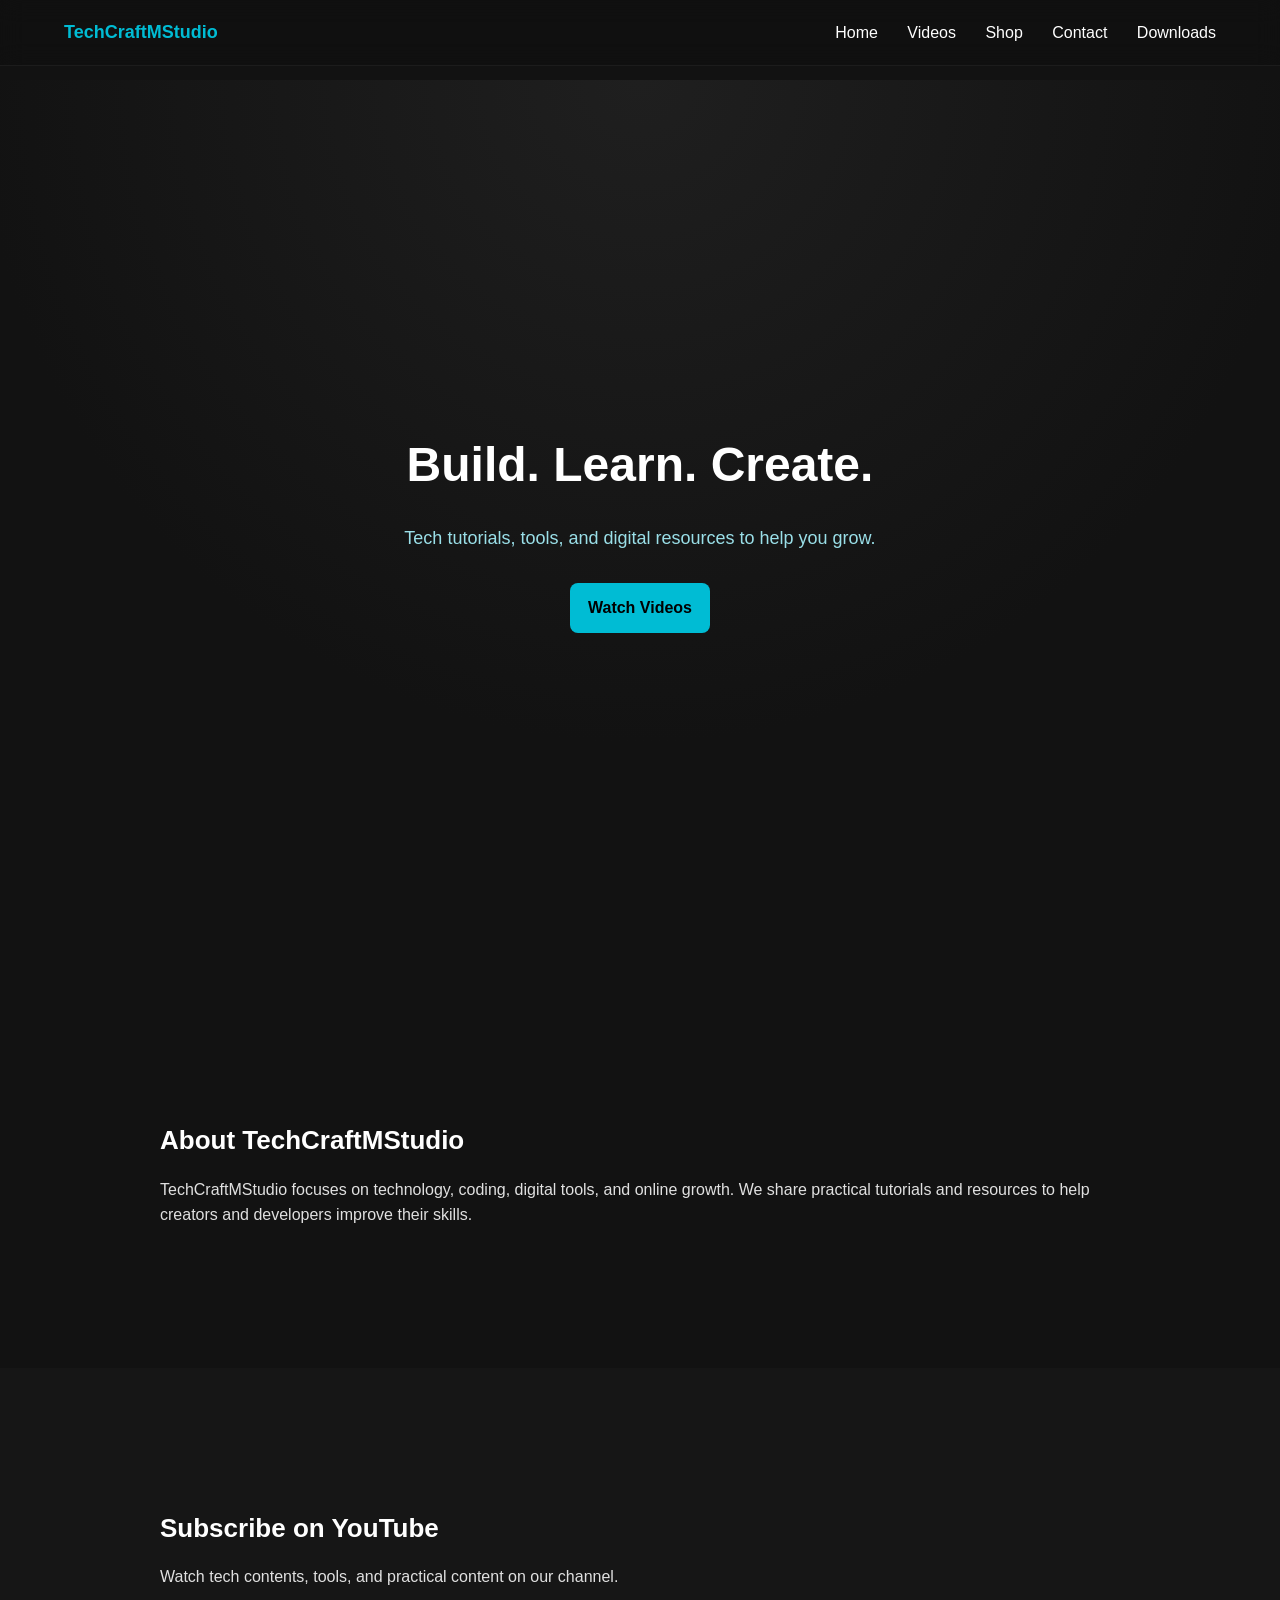
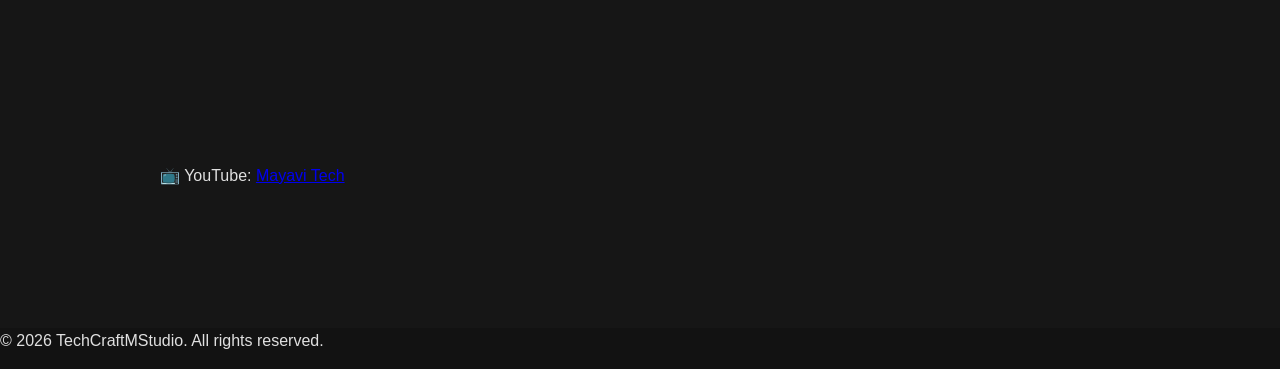
==== index.html @ 239f7d51 "Add files via upload" ====
<!DOCTYPE html>
<html lang="en">
<head>
  <meta charset="UTF-8">
  <meta name="viewport" content="width=device-width, initial-scale=1.0">

  <title>TechCraftMStudio | Tech contents, Downloads & Tools</title>
  <link rel="icon" href="favicon.png">

  <meta name="description" content="TechCraftMStudio offers tech and science content, YouTube videos, free downloads, and digital products for creators and developers.">
  <meta name="keywords" content="tech tutorials, youtube tech, web development, coding, free downloads">
  <meta name="author" content="TechCraftMStudio">

  <link rel="stylesheet" href="style.css">

  <!-- Google Analytics -->
  <script async src="https://www.googletagmanager.com/gtag/js?id=G-HH2VL53WD1"></script>
  <script>
    window.dataLayer = window.dataLayer || [];
    function gtag(){dataLayer.push(arguments);}
    gtag('js', new Date());
    gtag('config', 'G-HH2VL53WD1');
  </script>
</head>

<body>

  <!-- PRELOADER -->
  <div id="preloader">
    <div class="loader-content">
      <div class="blocks">
        <span></span><span></span><span></span><span></span>
      </div>
      <h1 class="loader-logo">TechCraftMStudio</h1>
    </div>
  </div>

  <!-- NAVIGATION -->
  <nav id="navbar">
    <div class="nav-inner">
      <div class="logo">TechCraftMStudio</div>
      <div class="nav-links">
        <a href="index.html">Home</a>
        <a href="videos.html">Videos</a>
        <a href="shop.html">Shop</a>
        <a href="contact.html">Contact</a>
        <a href="downloads.html">Downloads</a>
      </div>
    </div>
  </nav>

  <div id="scroll-progress"></div>

  <!-- HERO -->
  <section class="hero">
    <div class="hero-content">
      <h1>Build. Learn. Create.</h1>
      <p>Tech tutorials, tools, and digital resources to help you grow.</p>
      <a href="videos.html" class="download-btn">Watch Videos</a>
    </div>
  </section>

  <!-- ABOUT -->
  <section class="section-dark">
    <div class="container reveal">
      <h2>About TechCraftMStudio</h2>
      <p>
        TechCraftMStudio focuses on technology, coding, digital tools,
        and online growth. We share practical tutorials and resources
        to help creators and developers improve their skills.
      </p>
    </div>
  </section>

  <!-- YOUTUBE -->
  <section class="section-light">
    <div class="container reveal">
      <h2>Subscribe on YouTube</h2>
      <p>Watch tech contents, tools, and practical content on our channel.</p>

      <div class="youtube-subscribe">
        <iframe
          src="https://www.youtube.com/subscribe_embed?usegapi=1&channelid=UCwEmKbFnxtQiezL73tSmLnw"
          frameborder="0"
          scrolling="no">
        </iframe>

        <p>
          📺 YouTube:
          <a href="https://www.youtube.com/@Mayavi_Tech" target="_blank">
            Mayavi Tech
          </a>
        </p>
      </div>
    </div>
  </section>

  <footer>
    <p>© 2026 TechCraftMStudio. All rights reserved.</p>
  </footer>

  <!-- ALL SCRIPTS CLEANED & MERGED -->
  <script>
    document.addEventListener("DOMContentLoaded", function () {

      const preloader = document.getElementById("preloader");
      const navbar = document.getElementById("navbar");
      const progressBar = document.getElementById("scroll-progress");

      /* ========================
         PAGE FADE IN
      ======================== */
      document.body.classList.add("page-loaded");

      /* ========================
         PRELOADER HIDE
      ======================== */
      window.addEventListener("load", function () {
        setTimeout(() => {
          preloader.classList.add("preloader-hide");
        }, 1500);
      });

      /* ========================
         SCROLL REVEAL
      ======================== */
      function revealElements() {
        const reveals = document.querySelectorAll('.reveal');

        reveals.forEach((element) => {
          const windowHeight = window.innerHeight;
          const elementTop = element.getBoundingClientRect().top;
          const revealPoint = 100;

          if (elementTop < windowHeight - revealPoint) {
            element.classList.add("active");
          }
        });
      }

      window.addEventListener("scroll", revealElements);
      setTimeout(revealElements, 400);

      /* ========================
         NAV CLICK FADE OUT
      ======================== */
      document.querySelectorAll(".nav-links a").forEach(link => {
        link.addEventListener("click", function (e) {
          const target = this.getAttribute("href");

          if (target && target.includes(".html")) {
            e.preventDefault();
            document.body.classList.remove("page-loaded");

            setTimeout(() => {
              window.location.href = target;
            }, 250);
          }
        });
      });

      /* ========================
         NAV SCROLL EFFECT + PROGRESS
      ======================== */
      window.addEventListener("scroll", function () {

        if (window.scrollY > 50) {
          navbar.classList.add("nav-scrolled");
        } else {
          navbar.classList.remove("nav-scrolled");
        }

        let scrollTop = document.documentElement.scrollTop;
        let scrollHeight = document.documentElement.scrollHeight - document.documentElement.clientHeight;
        let progress = (scrollTop / scrollHeight) * 100;
        progressBar.style.width = progress + "%";
      });

    });
  </script>

</body>
</html>
---- style.css ----
/* ===============================
   GLOBAL RESET
================================ */

* {
  margin: 0;
  padding: 0;
  box-sizing: border-box;
}

html {
  scroll-behavior: smooth;
}

body {
  background: #121212;
  color: #eaeaea;
  font-family: Arial, Helvetica, sans-serif;
  line-height: 1.6;

  /* Page transition */
  opacity: 0;
  transition: opacity 0.4s ease;

  /* Space for fixed navbar */
  padding-top: 80px;
}

body.page-loaded {
  opacity: 1;
}

.fade-out {
  opacity: 0 !important;
}

/* ===============================
   GLASS NAVIGATION
================================ */

#navbar {
  position: fixed;
  width: 100%;
  top: 0;
  left: 0;
  padding: 18px 0;
  background: rgba(15, 15, 15, 0.6);
  backdrop-filter: blur(12px);
  z-index: 1000;
  transition: all 0.3s ease;
  border-bottom: 1px solid rgba(255,255,255,0.05);
}

.nav-inner {
  width: 90%;
  max-width: 1200px;
  margin: auto;
  display: flex;
  justify-content: space-between;
  align-items: center;
}

.logo {
  font-weight: bold;
  font-size: 18px;
  color: #00bcd4;
}

.nav-links a {
  margin-left: 25px;
  text-decoration: none;
  color: #ffffff;
  font-weight: 500;
  position: relative;
  transition: 0.3s;
}

.nav-links a::after {
  content: "";
  position: absolute;
  width: 0%;
  height: 2px;
  bottom: -5px;
  left: 0;
  background: #00bcd4;
  transition: 0.3s ease;
}

.nav-links a:hover {
  color: #00bcd4;
}

.nav-links a:hover::after {
  width: 100%;
}

.nav-scrolled {
  background: rgba(15, 15, 15, 0.9);
  box-shadow: 0 5px 20px rgba(0,0,0,0.4);
}

/* ===============================
   SCROLL PROGRESS BAR
================================ */

#scroll-progress {
  position: fixed;
  top: 0;
  left: 0;
  height: 3px;
  width: 0%;
  background: #00bcd4;
  z-index: 1;
  pointer-events: none;
}

/* ===============================
   CONTAINER
================================ */

.container {
  max-width: 1000px;
  margin: 60px auto;
  padding: 0 20px;
}

/* ===============================
   TEXT SYSTEM
================================ */

h1 {
  font-size: 34px;
  margin-bottom: 20px;
  color: #ffffff;
}

h2 {
  font-size: 26px;
  margin-bottom: 15px;
  color: #ffffff;
}

h3 {
  margin-bottom: 10px;
  color: #ffffff;
}

p {
  margin-bottom: 15px;
  color: #e0e0e0;
}

small {
  color: #bdbdbd;
}

/* ===============================
   HERO SECTION
================================ */

.hero {
  height: 100vh;
  display: flex;
  justify-content: center;
  align-items: center;
  text-align: center;
  background: radial-gradient(circle at top, #1f1f1f 0%, #121212 60%);
}

.hero-content h1 {
  font-size: 48px;
  margin-bottom: 20px;
}

.hero-content p {
  font-size: 18px;
  margin-bottom: 30px;
  color: #9adfe8;
}

/* ===============================
   SECTION DIVIDERS
================================ */

.section-dark {
  background: #121212;
  padding: 80px 0;
}

.section-light {
  background: #161616;
  padding: 80px 0;
}

/* ===============================
   SCROLL REVEAL
================================ */

.reveal {
  opacity: 0;
  transform: translateY(80px);
  transition: opacity 0.8s ease, transform 0.8s ease;
}

.reveal.active {
  opacity: 1;
  transform: translateY(0);
}

/* ===============================
   VIDEO GRID
================================ */

.video-grid {
  display: grid;
  grid-template-columns: repeat(auto-fit, minmax(280px, 1fr));
  gap: 25px;
  margin-top: 30px;
}

.video-grid iframe {
  width: 100%;
  height: 220px;
  border-radius: 12px;
  border: none;
  transition: 0.3s;
}

.video-grid iframe:hover {
  transform: scale(1.03);
}

/* ===============================
   DOWNLOAD SECTION
================================ */

.download-list {
  display: flex;
  flex-direction: column;
  gap: 25px;
  margin-top: 30px;
}

.download-item {
  background: #1a1a1a;
  padding: 25px;
  border-radius: 14px;
  border: 1px solid #222;
  transition: 0.3s;
}

.download-item:hover {
  transform: translateY(-5px);
  box-shadow: 0 10px 25px rgba(0, 188, 212, 0.15);
  border-color: #00bcd4;
}

/* ===============================
   SHOP GRID
================================ */

.shop-grid {
  display: grid;
  grid-template-columns: repeat(auto-fit, minmax(260px, 1fr));
  gap: 25px;
  margin-top: 30px;
}

.product-card {
  background: #1a1a1a;
  padding: 20px;
  border-radius: 14px;
  text-align: center;
  border: 1px solid #222;
  transition: 0.3s;
}

.product-card:hover {
  transform: translateY(-5px);
  box-shadow: 0 10px 25px rgba(0, 188, 212, 0.15);
}

.product-card img {
  width: 100%;
  height: 180px;
  object-fit: cover;
  border-radius: 10px;
  margin-bottom: 15px;
}

.price {
  display: block;
  font-size: 18px;
  font-weight: bold;
  margin: 10px 0;
}

/* ===============================
   BUTTON SYSTEM
================================ */

button,
.download-item a,
.download-btn {
  background: #00bcd4;
  color: #000;
  padding: 12px 18px;
  border: none;
  border-radius: 8px;
  cursor: pointer;
  font-weight: bold;
  transition: 0.3s;
  text-decoration: none;
  display: inline-block;
}

button:hover,
.download-item a:hover,
.download-btn:hover {
  background: #26c6da;
  transform: translateY(-2px);
}

/* ===============================
   CONTACT FORM
================================ */

.contact-form {
  max-width: 500px;
  margin: 40px auto;
  display: flex;
  flex-direction: column;
  gap: 15px;
}

.contact-form input,
.contact-form textarea {
  padding: 14px;
  border-radius: 8px;
  border: 1px solid #333;
  background: #1a1a1a;
  color: white;
}

/* ===============================
   PRELOADER
================================ */

#preloader {
  position: fixed;
  width: 100%;
  height: 100%;
  background: #0f0f0f;
  display: flex;
  justify-content: center;
  align-items: center;
  z-index: 9999;
  transition: transform 1s ease, opacity 1s ease;
}

.preloader-hide {
  transform: translateY(-100%);
  opacity: 0;
}

/* ===============================
   MOBILE
================================ */

@media (max-width: 768px) {
  .nav-inner {
    flex-direction: column;
  }

  .nav-links {
    margin-top: 10px;
  }

  .nav-links a {
    margin-left: 15px;
  }

  h1 {
    font-size: 26px;
  }
}
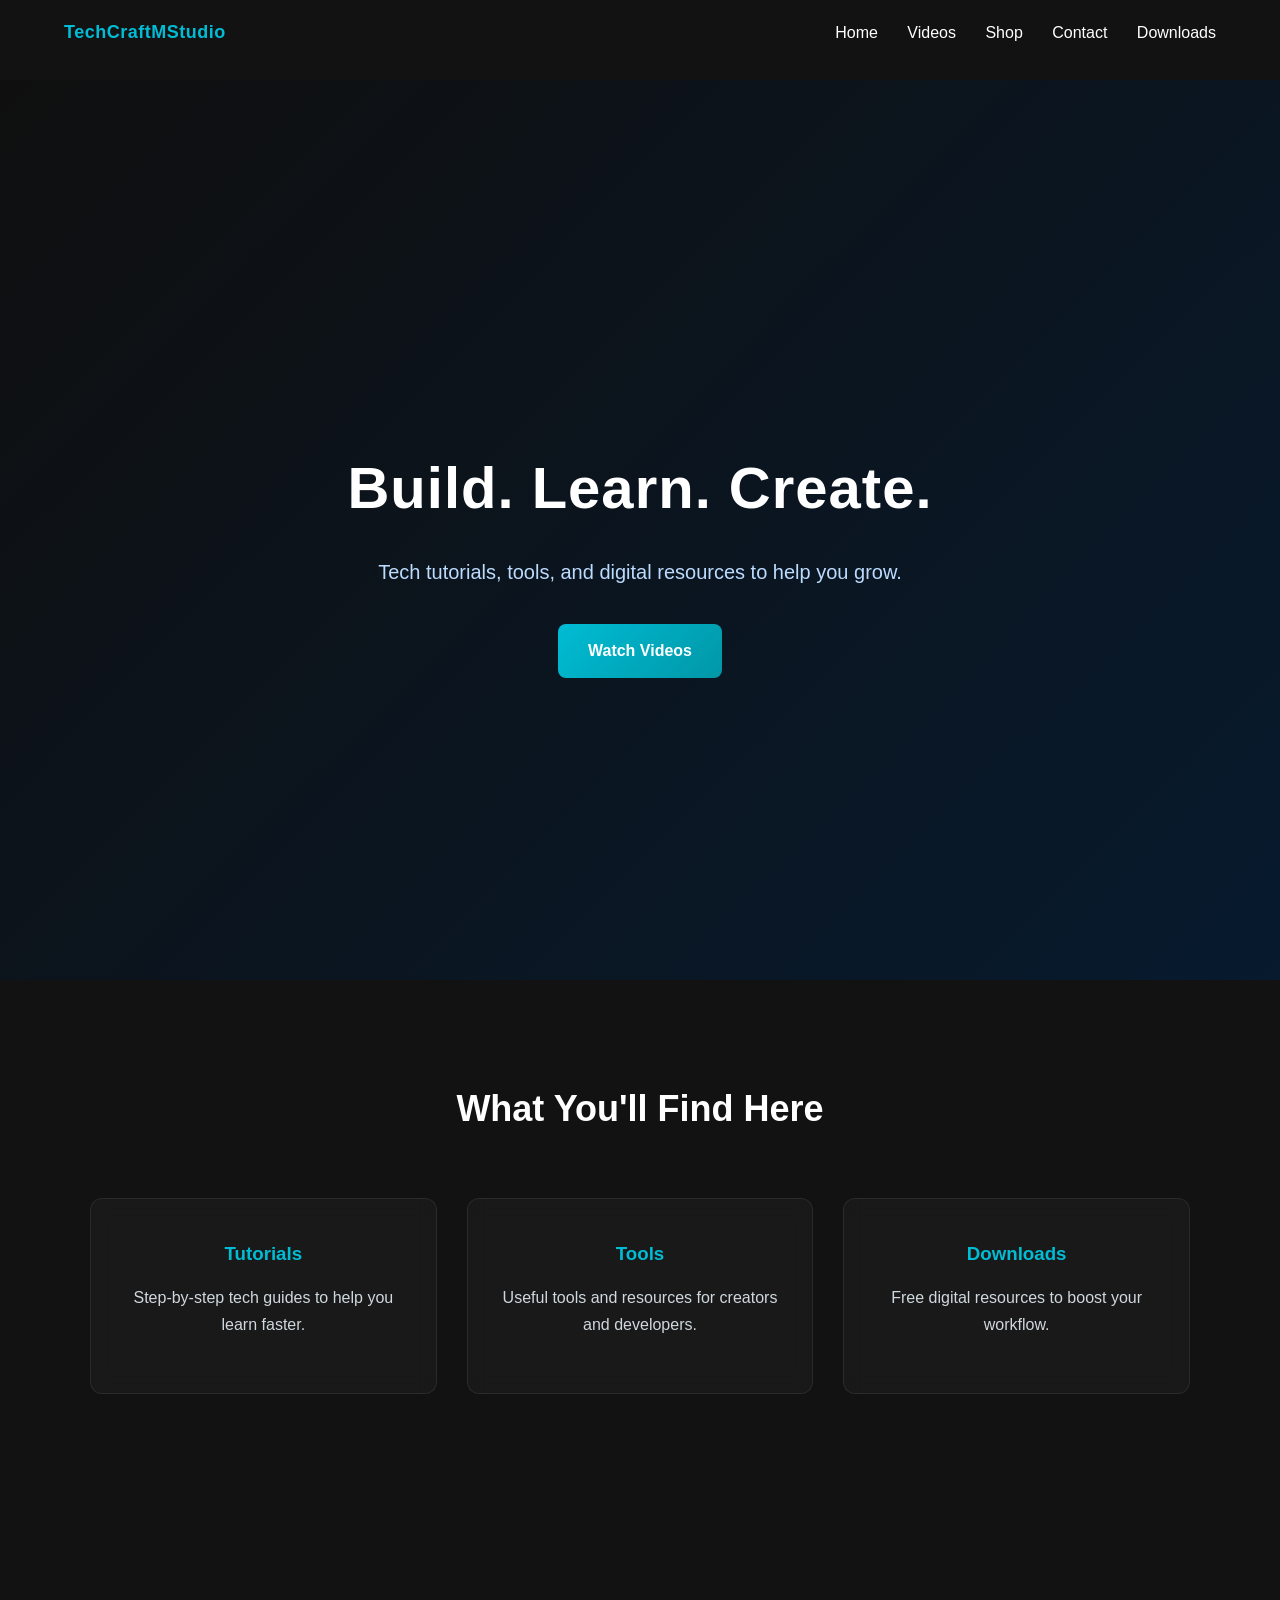
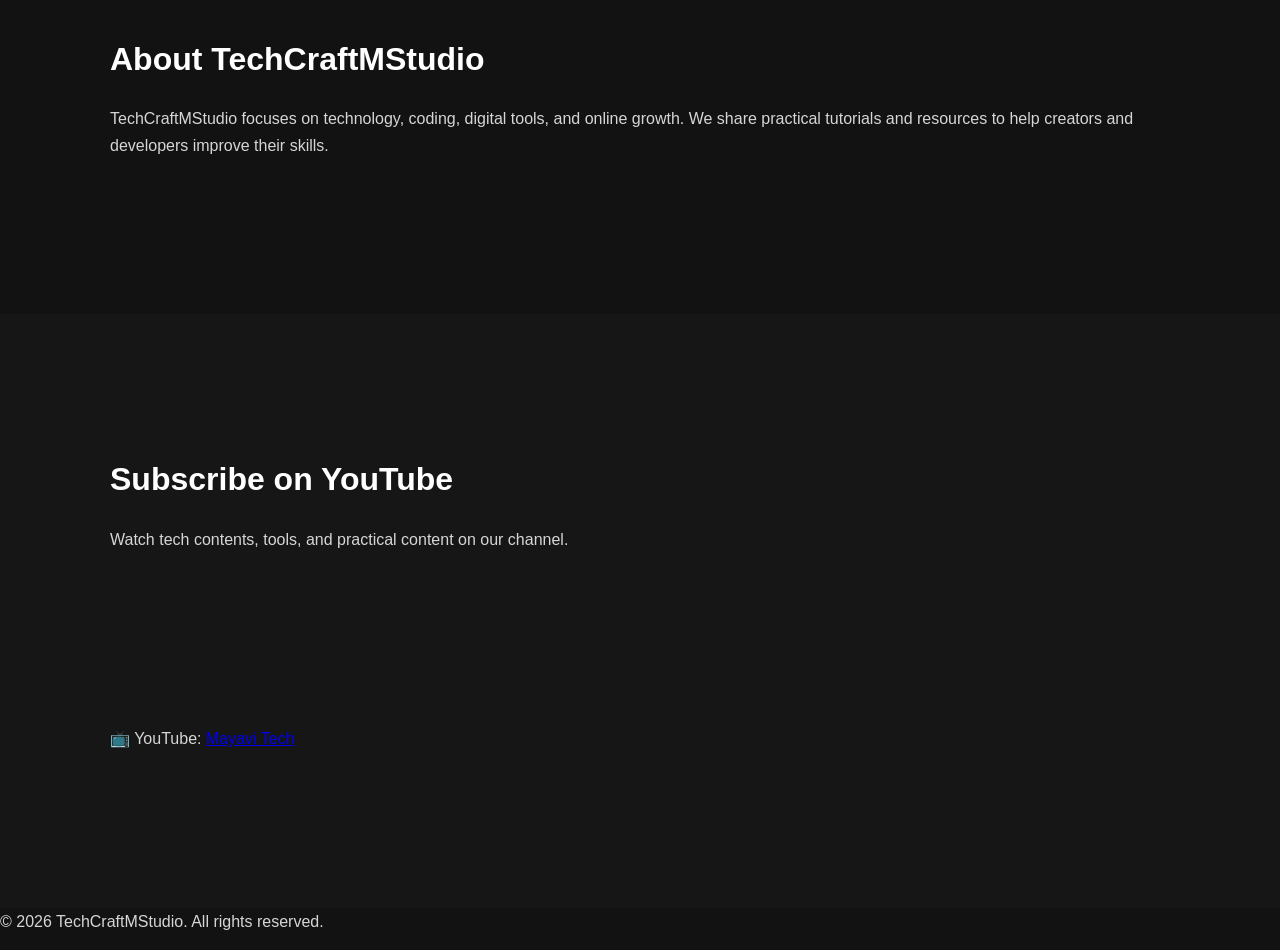
==== commit bb205b2e: "Add files via upload" ====
--- a/index.html
+++ b/index.html
@@ -52,13 +52,44 @@
   <div id="scroll-progress"></div>
 
   <!-- HERO -->
-  <section class="hero">
-    <div class="hero-content">
-      <h1>Build. Learn. Create.</h1>
-      <p>Tech tutorials, tools, and digital resources to help you grow.</p>
-      <a href="videos.html" class="download-btn">Watch Videos</a>
-    </div>
-  </section>
+<section class="hero">
+
+  <div class="hero-content">
+
+    <h1>Build. Learn. Create.</h1>
+
+    <p>Tech tutorials, tools, and digital resources to help you grow.</p>
+
+    <a href="videos.html" class="hero-btn">Watch Videos</a>
+
+  </div>
+
+</section>
+<!-- FEATURES -->
+<section class="features reveal">
+
+  <h2 class="section-title">What You'll Find Here</h2>
+
+  <div class="feature-grid">
+
+    <div class="feature-card">
+      <h3>Tutorials</h3>
+      <p>Step-by-step tech guides to help you learn faster.</p>
+    </div>
+
+    <div class="feature-card">
+      <h3>Tools</h3>
+      <p>Useful tools and resources for creators and developers.</p>
+    </div>
+
+    <div class="feature-card">
+      <h3>Downloads</h3>
+      <p>Free digital resources to boost your workflow.</p>
+    </div>
+
+  </div>
+
+</section>
 
   <!-- ABOUT -->
   <section class="section-dark">
@@ -101,83 +132,94 @@
 
   <!-- ALL SCRIPTS CLEANED & MERGED -->
   <script>
-    document.addEventListener("DOMContentLoaded", function () {
-
-      const preloader = document.getElementById("preloader");
-      const navbar = document.getElementById("navbar");
-      const progressBar = document.getElementById("scroll-progress");
-
-      /* ========================
-         PAGE FADE IN
-      ======================== */
-      document.body.classList.add("page-loaded");
-
-      /* ========================
-         PRELOADER HIDE
-      ======================== */
-      window.addEventListener("load", function () {
+document.addEventListener("DOMContentLoaded", function () {
+
+  const preloader = document.getElementById("preloader");
+  const navbar = document.getElementById("navbar");
+  const progressBar = document.getElementById("scroll-progress");
+
+  /* ========================
+     PAGE FADE IN
+  ======================== */
+  document.body.classList.add("page-loaded");
+
+  /* ========================
+     PRELOADER (PRO VERSION)
+  ======================== */
+  window.addEventListener("load", function () {
+    if (!preloader) return;
+
+    setTimeout(() => {
+      preloader.classList.add("preloader-hide");
+
+      // Fully remove after animation finishes
+      setTimeout(() => {
+        preloader.remove();
+      }, 1000);
+
+    }, 1500);
+  });
+
+  /* ========================
+     SCROLL REVEAL
+  ======================== */
+  function revealElements() {
+    const reveals = document.querySelectorAll(".reveal");
+
+    reveals.forEach((element) => {
+      const windowHeight = window.innerHeight;
+      const elementTop = element.getBoundingClientRect().top;
+      const revealPoint = 100;
+
+      if (elementTop < windowHeight - revealPoint) {
+        element.classList.add("active");
+      }
+    });
+  }
+
+  window.addEventListener("scroll", revealElements);
+  setTimeout(revealElements, 400);
+
+  /* ========================
+     NAVIGATION TRANSITION
+  ======================== */
+  document.querySelectorAll(".nav-links a").forEach(link => {
+    link.addEventListener("click", function (e) {
+      const target = this.getAttribute("href");
+
+      if (target && target.includes(".html")) {
+        e.preventDefault();
+        document.body.classList.remove("page-loaded");
+
         setTimeout(() => {
-          preloader.classList.add("preloader-hide");
-        }, 1500);
-      });
-
-      /* ========================
-         SCROLL REVEAL
-      ======================== */
-      function revealElements() {
-        const reveals = document.querySelectorAll('.reveal');
-
-        reveals.forEach((element) => {
-          const windowHeight = window.innerHeight;
-          const elementTop = element.getBoundingClientRect().top;
-          const revealPoint = 100;
-
-          if (elementTop < windowHeight - revealPoint) {
-            element.classList.add("active");
-          }
-        });
+          window.location.href = target;
+        }, 250);
       }
-
-      window.addEventListener("scroll", revealElements);
-      setTimeout(revealElements, 400);
-
-      /* ========================
-         NAV CLICK FADE OUT
-      ======================== */
-      document.querySelectorAll(".nav-links a").forEach(link => {
-        link.addEventListener("click", function (e) {
-          const target = this.getAttribute("href");
-
-          if (target && target.includes(".html")) {
-            e.preventDefault();
-            document.body.classList.remove("page-loaded");
-
-            setTimeout(() => {
-              window.location.href = target;
-            }, 250);
-          }
-        });
-      });
-
-      /* ========================
-         NAV SCROLL EFFECT + PROGRESS
-      ======================== */
-      window.addEventListener("scroll", function () {
-
-        if (window.scrollY > 50) {
-          navbar.classList.add("nav-scrolled");
-        } else {
-          navbar.classList.remove("nav-scrolled");
-        }
-
-        let scrollTop = document.documentElement.scrollTop;
-        let scrollHeight = document.documentElement.scrollHeight - document.documentElement.clientHeight;
-        let progress = (scrollTop / scrollHeight) * 100;
-        progressBar.style.width = progress + "%";
-      });
-
     });
-  </script>
-
+  });
+
+  /* ========================
+     NAV SCROLL EFFECT + PROGRESS
+  ======================== */
+  window.addEventListener("scroll", function () {
+
+    if (navbar) {
+      if (window.scrollY > 50) {
+        navbar.classList.add("nav-scrolled");
+      } else {
+        navbar.classList.remove("nav-scrolled");
+      }
+    }
+
+    if (progressBar) {
+      let scrollTop = document.documentElement.scrollTop;
+      let scrollHeight = document.documentElement.scrollHeight - document.documentElement.clientHeight;
+      let progress = (scrollTop / scrollHeight) * 100;
+      progressBar.style.width = progress + "%";
+    }
+  });
+
+});
+</script>
 </body>
 </html>
--- a/style.css
+++ b/style.css
@@ -43,61 +43,110 @@
   width: 100%;
   top: 0;
   left: 0;
+
   padding: 18px 0;
-  background: rgba(15, 15, 15, 0.6);
-  backdrop-filter: blur(12px);
+
+  background: transparent;
+
   z-index: 1000;
-  transition: all 0.3s ease;
-  border-bottom: 1px solid rgba(255,255,255,0.05);
-}
+
+  transition: all 0.35s ease;
+
+}
+
+/* NAV INNER */
 
 .nav-inner {
   width: 90%;
   max-width: 1200px;
   margin: auto;
+
   display: flex;
   justify-content: space-between;
   align-items: center;
 }
+
+/* LOGO */
 
 .logo {
   font-weight: bold;
   font-size: 18px;
   color: #00bcd4;
-}
+
+  letter-spacing: 0.5px;
+}
+
+/* NAV LINKS */
 
 .nav-links a {
+
   margin-left: 25px;
+
   text-decoration: none;
+
   color: #ffffff;
+
   font-weight: 500;
+
   position: relative;
+
   transition: 0.3s;
-}
+
+}
+
+/* LINK HOVER UNDERLINE */
 
 .nav-links a::after {
+
   content: "";
+
   position: absolute;
+
   width: 0%;
+
   height: 2px;
+
   bottom: -5px;
+
   left: 0;
+
   background: #00bcd4;
-  transition: 0.3s ease;
-}
+
+  transition: width 0.3s ease;
+
+}
+
+/* HOVER EFFECT */
 
 .nav-links a:hover {
+
   color: #00bcd4;
+
 }
 
 .nav-links a:hover::after {
+
   width: 100%;
-}
-
-.nav-scrolled {
-  background: rgba(15, 15, 15, 0.9);
-  box-shadow: 0 5px 20px rgba(0,0,0,0.4);
-}
+
+}
+
+/* ===============================
+   NAVBAR SCROLL EFFECT
+================================ */
+
+#navbar.nav-scrolled {
+
+  background: rgba(15, 15, 15, 0.65);
+
+  backdrop-filter: blur(12px);
+  -webkit-backdrop-filter: blur(12px);
+
+  border-bottom: 1px solid rgba(255,255,255,0.08);
+
+  box-shadow: 0 6px 25px rgba(0,0,0,0.45);
+
+}
+
 
 /* ===============================
    SCROLL PROGRESS BAR
@@ -119,9 +168,9 @@
 ================================ */
 
 .container {
-  max-width: 1000px;
-  margin: 60px auto;
-  padding: 0 20px;
+  max-width: 1100px;
+  margin: auto;
+  padding: 60px 20px;
 }
 
 /* ===============================
@@ -135,8 +184,8 @@
 }
 
 h2 {
-  font-size: 26px;
-  margin-bottom: 15px;
+  font-size: 32px;
+  margin-bottom: 20px;
   color: #ffffff;
 }
 
@@ -147,7 +196,8 @@
 
 p {
   margin-bottom: 15px;
-  color: #e0e0e0;
+  color: #d6d6d6;
+  line-height: 1.7;
 }
 
 small {
@@ -159,23 +209,103 @@
 ================================ */
 
 .hero {
-  height: 100vh;
+
+  min-height: 100vh;
+
   display: flex;
   justify-content: center;
   align-items: center;
   text-align: center;
-  background: radial-gradient(circle at top, #1f1f1f 0%, #121212 60%);
-}
-
-.hero-content h1 {
-  font-size: 48px;
+
+  padding: 120px 20px 60px;
+
+  position: relative;
+  overflow: hidden;
+
+  background: linear-gradient(
+    135deg,
+    #0f0f0f,
+    #071a2e,
+    #001f3f,
+    #000000
+  );
+
+  background-size: 300% 300%;
+
+  animation: heroGradient 14s ease infinite;
+
+}
+
+/* HERO TEXT CONTAINER */
+
+.hero-content{
+  max-width: 750px;
+}
+
+/* HERO TITLE */
+
+.hero h1{
+
+  font-size: 58px;
+  font-weight: 700;
+
   margin-bottom: 20px;
-}
-
-.hero-content p {
-  font-size: 18px;
-  margin-bottom: 30px;
-  color: #9adfe8;
+
+  letter-spacing: 1px;
+
+}
+
+/* HERO DESCRIPTION */
+
+.hero p{
+
+  font-size: 20px;
+  color: #bcdcff;
+
+  margin-bottom: 35px;
+
+}
+
+/* CTA BUTTON */
+
+.hero-btn{
+
+  display: inline-block;
+
+  padding: 14px 30px;
+
+  background: linear-gradient(135deg,#00bcd4,#0097a7);
+
+  color: white;
+
+  font-weight: 600;
+
+  text-decoration: none;
+
+  border-radius: 8px;
+
+  transition: all 0.3s ease;
+
+}
+
+.hero-btn:hover{
+
+  transform: translateY(-3px);
+
+  box-shadow: 0 8px 25px rgba(0,188,212,0.4);
+
+}
+
+/* ANIMATED GRADIENT */
+
+@keyframes heroGradient{
+
+  0%{background-position:0% 50%;}
+
+  50%{background-position:100% 50%;}
+
+  100%{background-position:0% 50%;}
+
 }
 
 /* ===============================
@@ -302,23 +432,49 @@
 button,
 .download-item a,
 .download-btn {
-  background: #00bcd4;
-  color: #000;
-  padding: 12px 18px;
+  background: linear-gradient(135deg,#00bcd4,#0097a7);
+  color: white;
+  padding: 12px 22px;
   border: none;
   border-radius: 8px;
   cursor: pointer;
   font-weight: bold;
-  transition: 0.3s;
+  transition: all 0.35s ease;
   text-decoration: none;
   display: inline-block;
+  position: relative;
+  overflow: hidden;
 }
 
 button:hover,
 .download-item a:hover,
 .download-btn:hover {
-  background: #26c6da;
-  transform: translateY(-2px);
+  transform: translateY(-4px);
+  box-shadow: 0 10px 25px rgba(0,188,212,0.45);
+}
+
+button::before,
+.download-item a::before,
+.download-btn::before {
+  content: "";
+  position: absolute;
+  top: 0;
+  left: -100%;
+  width: 120%;
+  height: 100%;
+  background: linear-gradient(
+    120deg,
+    transparent,
+    rgba(255,255,255,0.4),
+    transparent
+  );
+  transition: 0.6s;
+}
+
+button:hover::before,
+.download-item a:hover::before,
+.download-btn:hover::before {
+  left: 100%;
 }
 
 /* ===============================
@@ -361,6 +517,7 @@
 .preloader-hide {
   transform: translateY(-100%);
   opacity: 0;
+  pointer-events: none;
 }
 
 /* ===============================
@@ -368,6 +525,7 @@
 ================================ */
 
 @media (max-width: 768px) {
+
   .nav-inner {
     flex-direction: column;
   }
@@ -383,4 +541,55 @@
   h1 {
     font-size: 26px;
   }
+
+  .hero h1{
+    font-size: 38px;
+  }
+
+}
+/* ===============================
+   FEATURES SECTION
+================================ */
+
+.features{
+  padding:100px 0;
+  text-align:center;
+}
+
+.section-title{
+  font-size:36px;
+  margin-bottom:60px;
+}
+
+.feature-grid{
+  display:grid;
+  grid-template-columns:repeat(auto-fit,minmax(250px,1fr));
+  gap:30px;
+  width:90%;
+  max-width:1100px;
+  margin:auto;
+}
+
+.feature-card{
+  background:rgba(255,255,255,0.03);
+  backdrop-filter:blur(10px);
+  border:1px solid rgba(255,255,255,0.08);
+  padding:40px 25px;
+  border-radius:12px;
+  transition:all .3s ease;
+}
+
+.feature-card:hover{
+  transform:translateY(-10px);
+  border-color:#00bcd4;
+  box-shadow:0 10px 30px rgba(0,188,212,0.2);
+}
+
+.feature-card h3{
+  margin-bottom:15px;
+  color:#00bcd4;
+}
+
+.feature-card p{
+  color:#cfd8dc;
 }
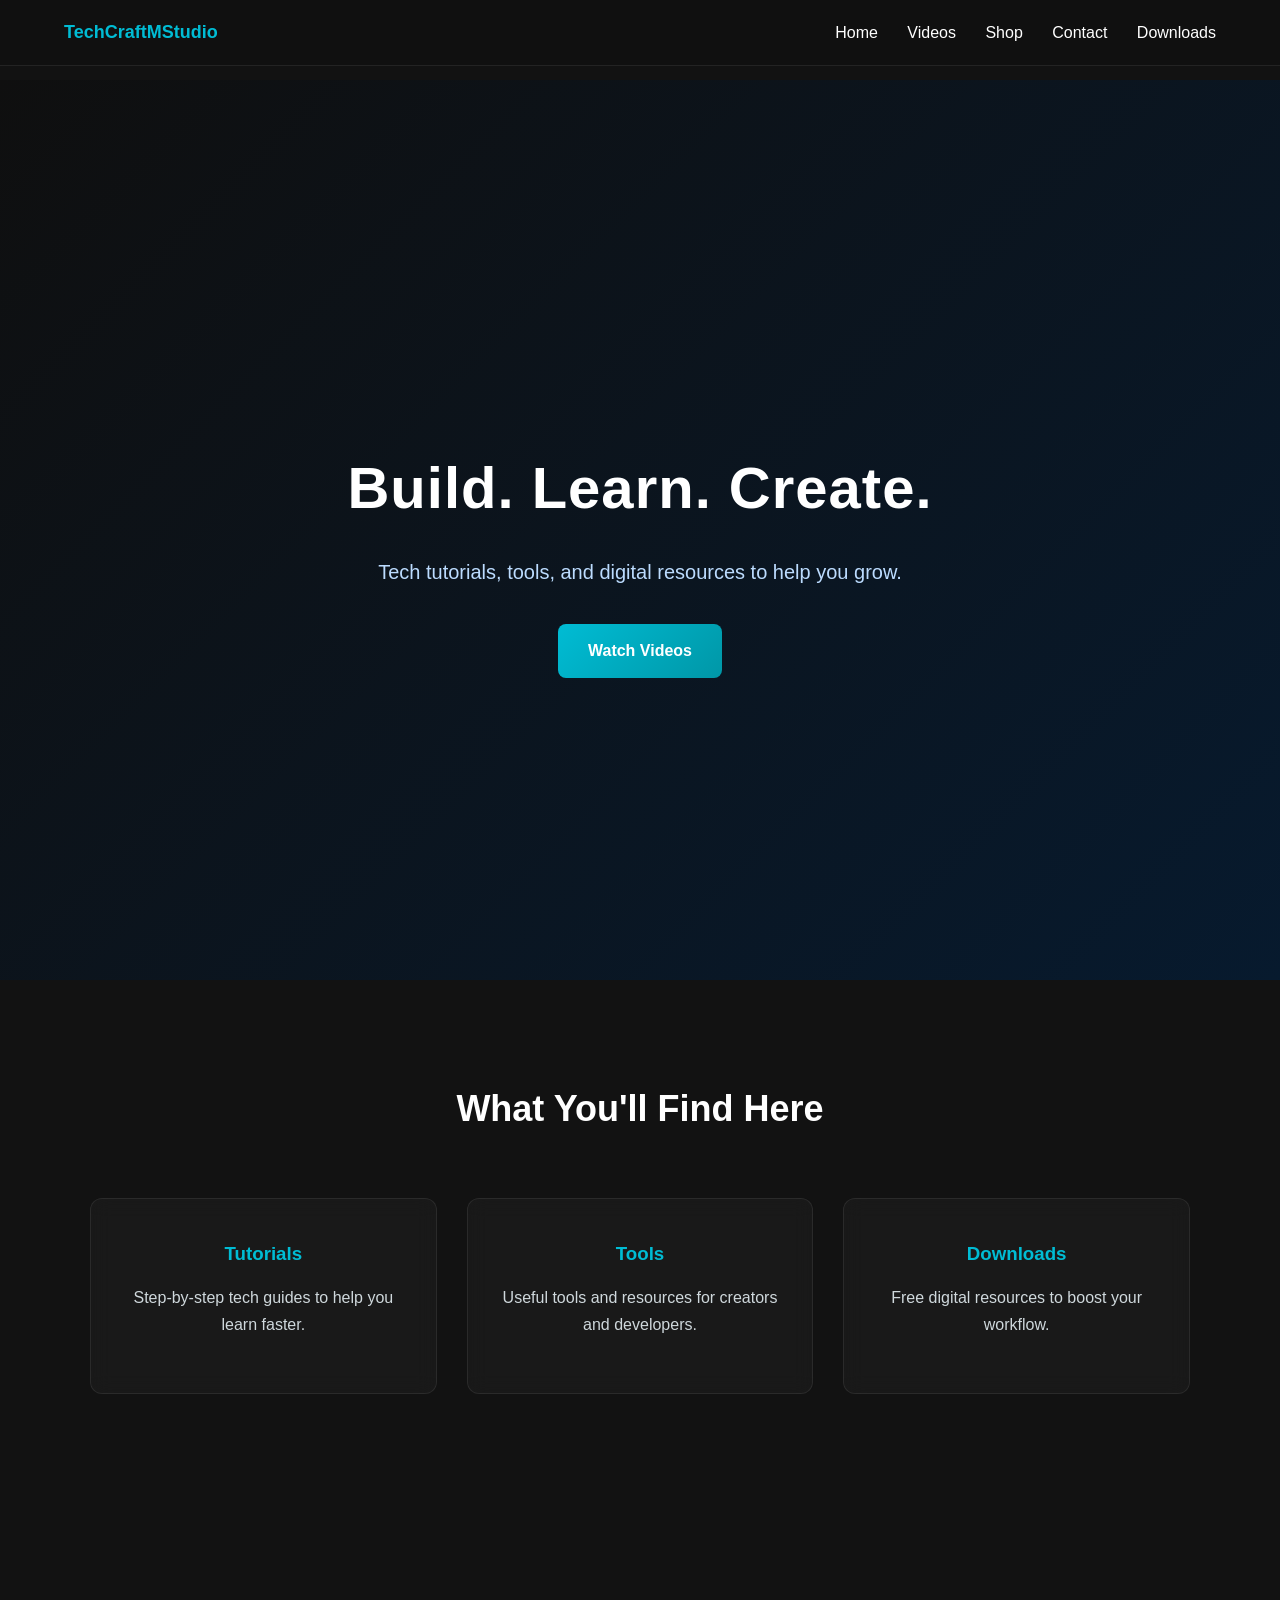
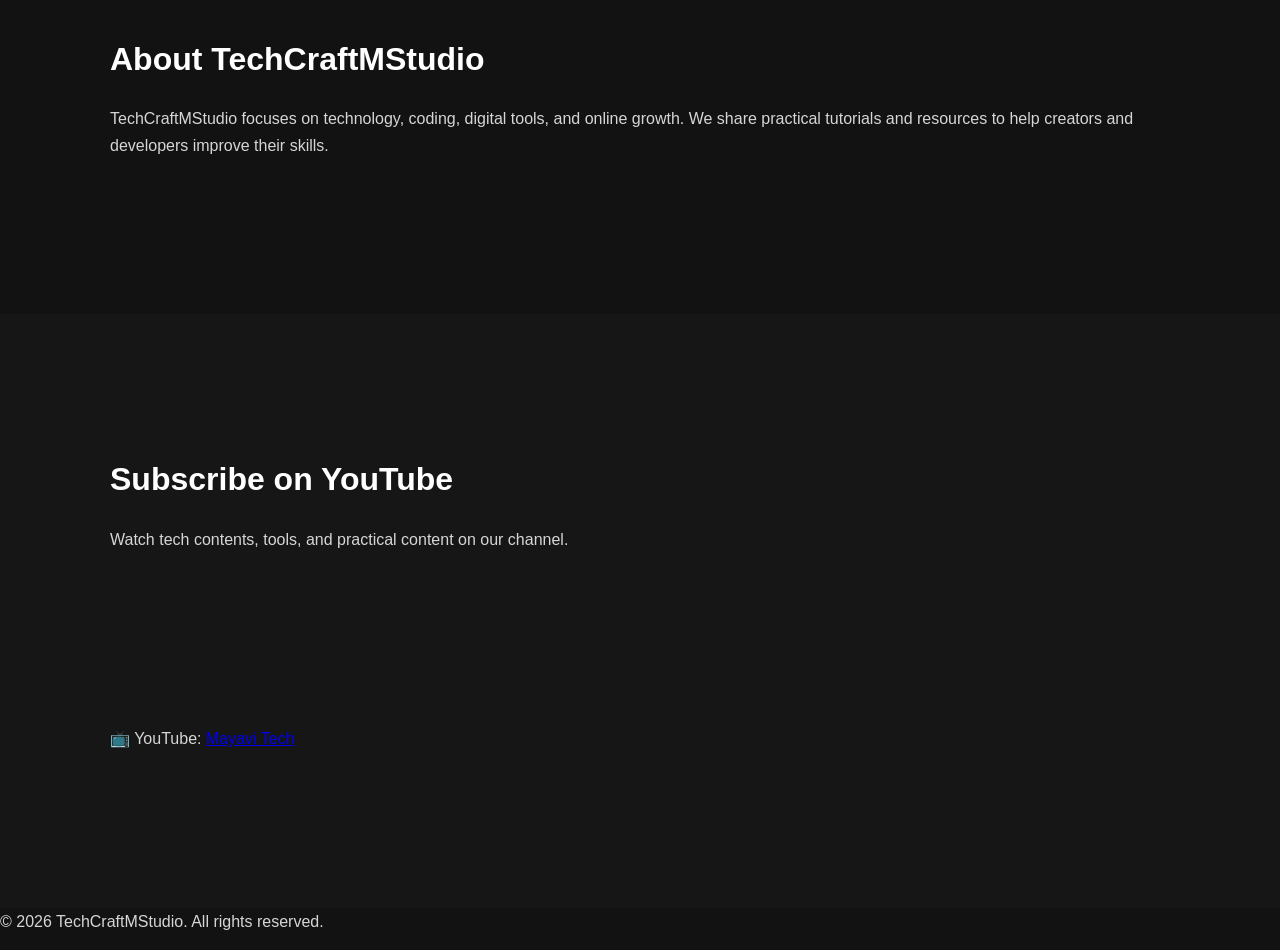
==== commit 82bb957a: "Add files via upload" ====
--- a/index.html
+++ b/index.html
@@ -102,6 +102,7 @@
       </p>
     </div>
   </section>
+ 
 
   <!-- YOUTUBE -->
   <section class="section-light">
@@ -125,7 +126,6 @@
       </div>
     </div>
   </section>
-
   <footer>
     <p>© 2026 TechCraftMStudio. All rights reserved.</p>
   </footer>
@@ -218,8 +218,76 @@
       progressBar.style.width = progress + "%";
     }
   });
-
+  /* ========================
+     SECRET CREATOR LOGIN
+  ======================== */
+
+  document.addEventListener("keydown", function(e) {
+
+    if (e.ctrlKey && e.key === "k") {
+
+      let email = prompt("Creator Email:");
+
+      if(email === "mayavi@admin.com"){
+
+        let password = prompt("Password:");
+
+        if(password === "12345"){
+          window.location.href = "creator.html";
+        }
+        else{
+          alert("Wrong Password");
+        }
+
+      }
+
+    }
+
+  });
 });
 </script>
+<!-- ===============================
+CREATOR LOGIN PANEL
+================================ -->
+<div id="creator-login">
+  <div class="creator-box">
+
+    <h2>Creator Login</h2>
+
+    <input type="email" id="creator-email" placeholder="Email">
+    <input type="password" id="creator-password" placeholder="Password">
+
+    <button onclick="creatorLogin()">Login</button>
+
+    <p id="login-error"></p>
+
+  </div>
+</div>
+
+
+<!-- ===============================
+CREATOR DASHBOARD
+================================ -->
+<div id="creator-dashboard">
+
+  <div class="dashboard-box">
+
+    <h2>Creator Dashboard</h2>
+
+    <button onclick="closeDashboard()">Close</button>
+
+    <hr>
+
+    <h3>Add Download</h3>
+
+    <input type="text" id="download-title" placeholder="Title">
+    <input type="text" id="download-desc" placeholder="Description">
+    <input type="text" id="download-link" placeholder="File Link">
+
+    <button onclick="addDownload()">Add Download</button>
+
+  </div>
+
+</div>
 </body>
 </html>
--- a/style.css
+++ b/style.css
@@ -35,7 +35,7 @@
 }
 
 /* ===============================
-   GLASS NAVIGATION
+   GLASS NAVIGATION (PERMANENT)
 ================================ */
 
 #navbar {
@@ -43,24 +43,23 @@
   width: 100%;
   top: 0;
   left: 0;
-
   padding: 18px 0;
 
-  background: transparent;
+  /* glass effect */
+  background: rgba(15, 15, 15, 0.35);
+  backdrop-filter: blur(14px);
+  -webkit-backdrop-filter: blur(14px);
+
+  border-bottom: 1px solid rgba(255,255,255,0.08);
 
   z-index: 1000;
-
-  transition: all 0.35s ease;
-
-}
-
-/* NAV INNER */
+  transition: all 0.3s ease;
+}
 
 .nav-inner {
   width: 90%;
   max-width: 1200px;
   margin: auto;
-
   display: flex;
   justify-content: space-between;
   align-items: center;
@@ -72,62 +71,46 @@
   font-weight: bold;
   font-size: 18px;
   color: #00bcd4;
-
-  letter-spacing: 0.5px;
 }
 
 /* NAV LINKS */
 
 .nav-links a {
-
   margin-left: 25px;
-
   text-decoration: none;
-
   color: #ffffff;
-
   font-weight: 500;
-
   position: relative;
-
   transition: 0.3s;
-
-}
-
-/* LINK HOVER UNDERLINE */
+}
+
+/* underline animation */
 
 .nav-links a::after {
-
   content: "";
-
   position: absolute;
-
   width: 0%;
-
   height: 2px;
-
-  bottom: -5px;
-
+  bottom: -6px;
   left: 0;
-
   background: #00bcd4;
-
-  transition: width 0.3s ease;
-
-}
-
-/* HOVER EFFECT */
+  transition: 0.3s ease;
+}
+
+/* hover glow */
 
 .nav-links a:hover {
-
   color: #00bcd4;
-
 }
 
 .nav-links a:hover::after {
-
   width: 100%;
-
+}
+
+/* scroll state (optional shadow only) */
+
+.nav-scrolled {
+  box-shadow: 0 5px 25px rgba(0,0,0,0.5);
 }
 
 /* ===============================
@@ -592,4 +575,76 @@
 
 .feature-card p{
   color:#cfd8dc;
+}
+/* ===============================
+CREATOR LOGIN
+================================ */
+
+#creator-login{
+  position:fixed;
+  width:100%;
+  height:100%;
+  background:rgba(0,0,0,0.8);
+  display:none;
+  justify-content:center;
+  align-items:center;
+  z-index:9999;
+}
+
+.creator-box{
+  background:#1a1a1a;
+  padding:40px;
+  border-radius:12px;
+  width:320px;
+  text-align:center;
+  border:1px solid #333;
+}
+
+.creator-box input{
+  width:100%;
+  padding:12px;
+  margin:10px 0;
+  background:#111;
+  border:1px solid #333;
+  color:white;
+  border-radius:6px;
+}
+
+#login-error{
+  color:red;
+  margin-top:10px;
+}
+
+
+/* ===============================
+CREATOR DASHBOARD
+================================ */
+
+#creator-dashboard{
+  position:fixed;
+  width:100%;
+  height:100%;
+  background:#0f0f0f;
+  display:none;
+  justify-content:center;
+  align-items:center;
+  z-index:9999;
+}
+
+.dashboard-box{
+  background:#1a1a1a;
+  padding:40px;
+  width:400px;
+  border-radius:12px;
+  border:1px solid #333;
+}
+
+.dashboard-box input{
+  width:100%;
+  padding:12px;
+  margin:10px 0;
+  background:#111;
+  border:1px solid #333;
+  color:white;
+  border-radius:6px;
 }
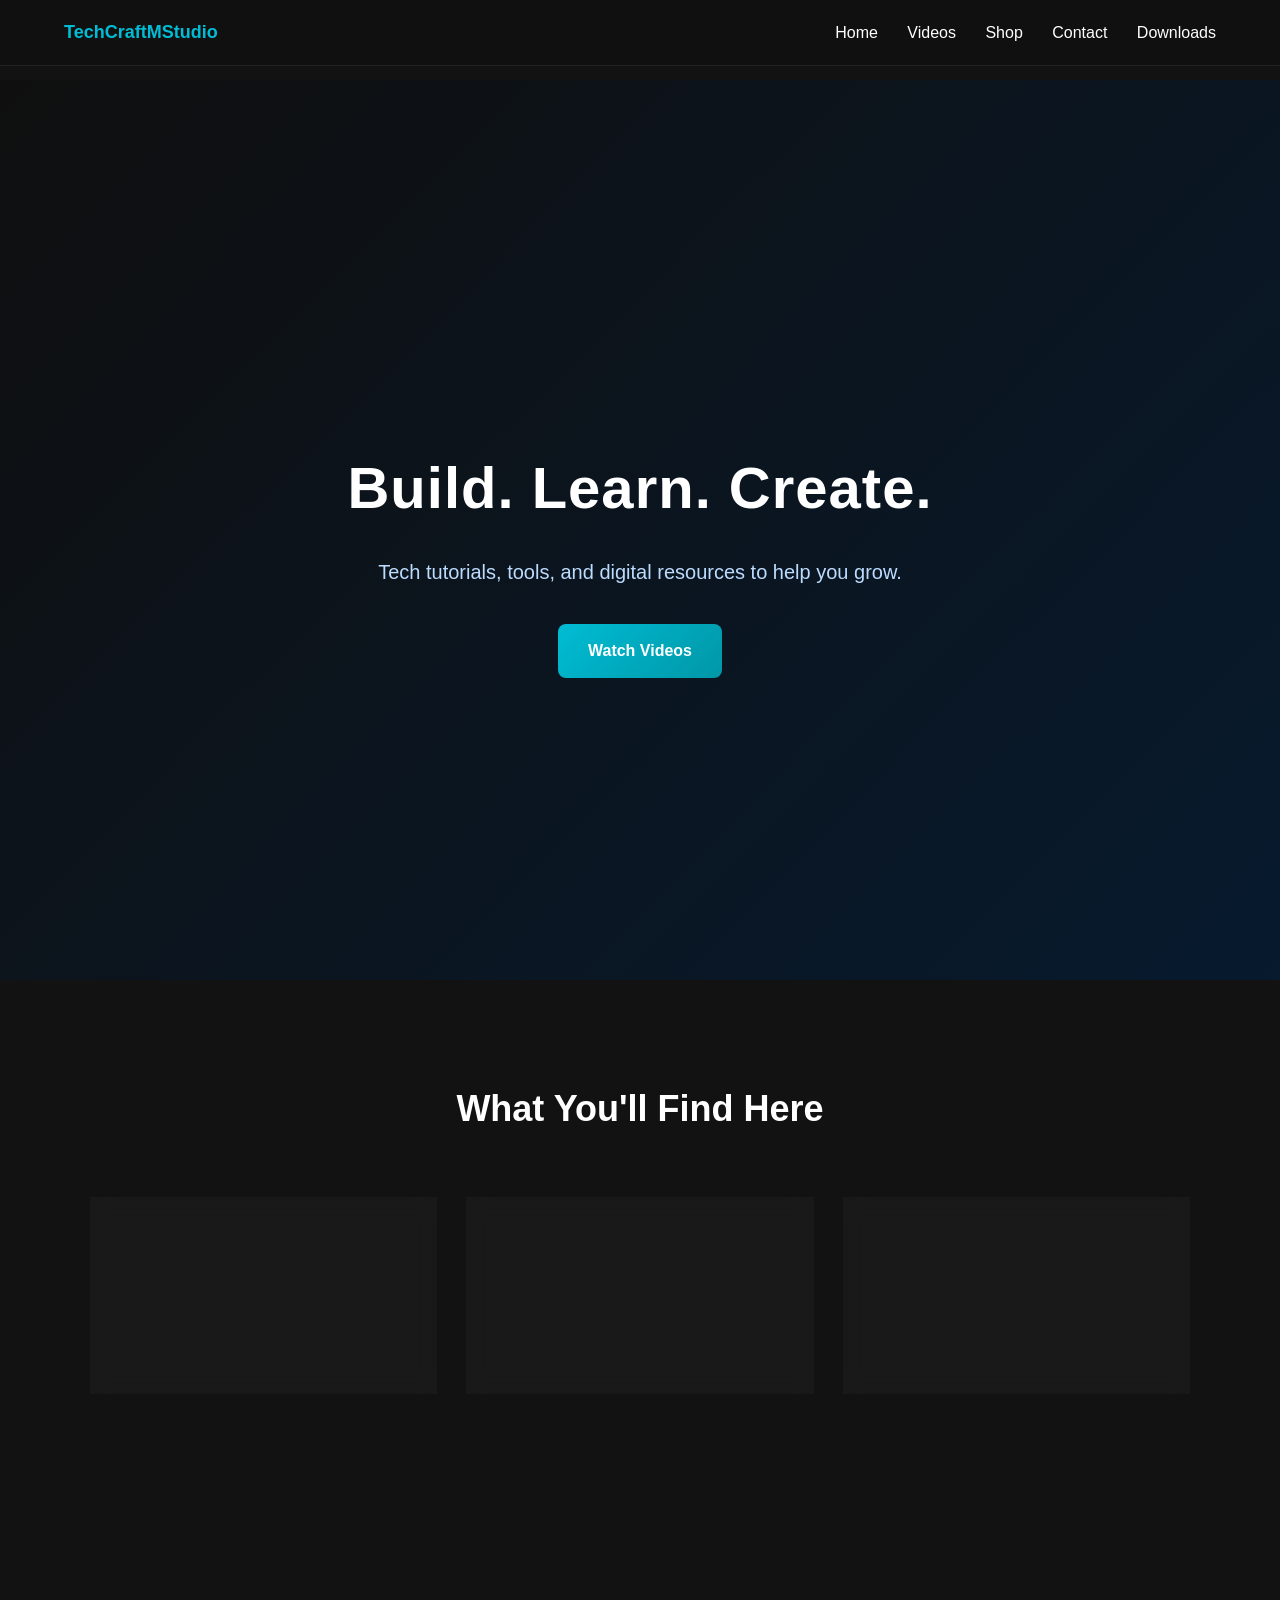
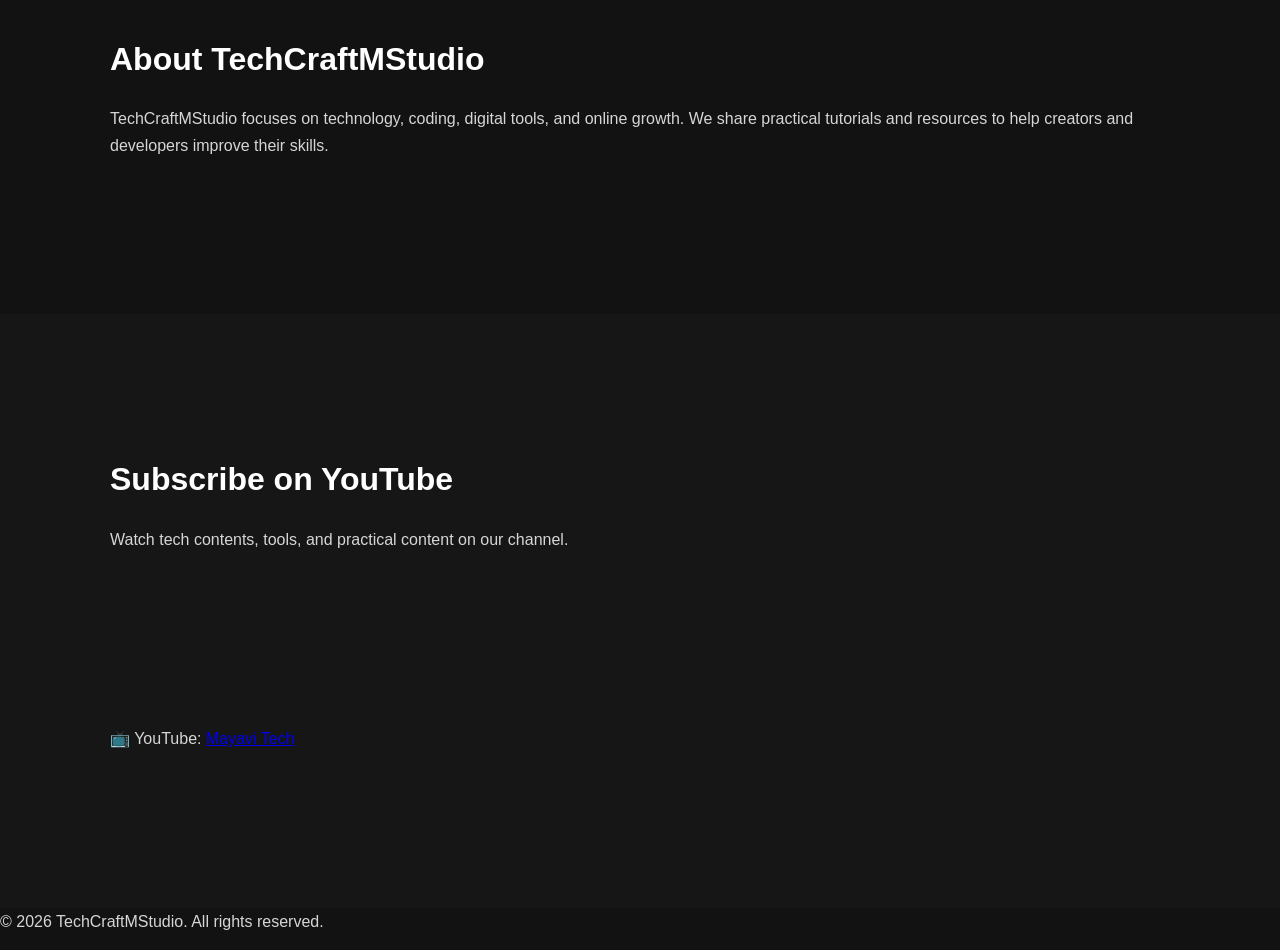
==== commit 550eea2e: "Add files via upload" ====
--- a/index.html
+++ b/index.html
@@ -289,5 +289,57 @@
   </div>
 
 </div>
+<script>
+
+document.addEventListener("keydown", function(e){
+
+if(e.ctrlKey && e.key.toLowerCase() === "k"){
+
+e.preventDefault(); // stop browser search bar
+
+const email = prompt("Enter Creator Email");
+const password = prompt("Enter Password");
+
+if(email === "adinadh9yt@gmail.com" && password === "mayavi@admin"){
+
+window.location.href = "creator.html";
+
+}else{
+
+alert("Access Denied");
+
+}
+
+}
+
+});
+
+</script>
+<script>
+
+document.addEventListener("keydown", function(e){
+
+if(e.ctrlKey && e.key.toLowerCase() === "k"){
+
+e.preventDefault();
+
+const email = prompt("Creator Email");
+const pass = prompt("Password");
+
+if(email === "adinadh9yt@gmail.com" && pass === "mayavi@admin"){
+
+window.location.href = "creator/dashboard.html";
+
+}else{
+
+alert("Wrong login");
+
+}
+
+}
+
+});
+
+</script>
 </body>
 </html>
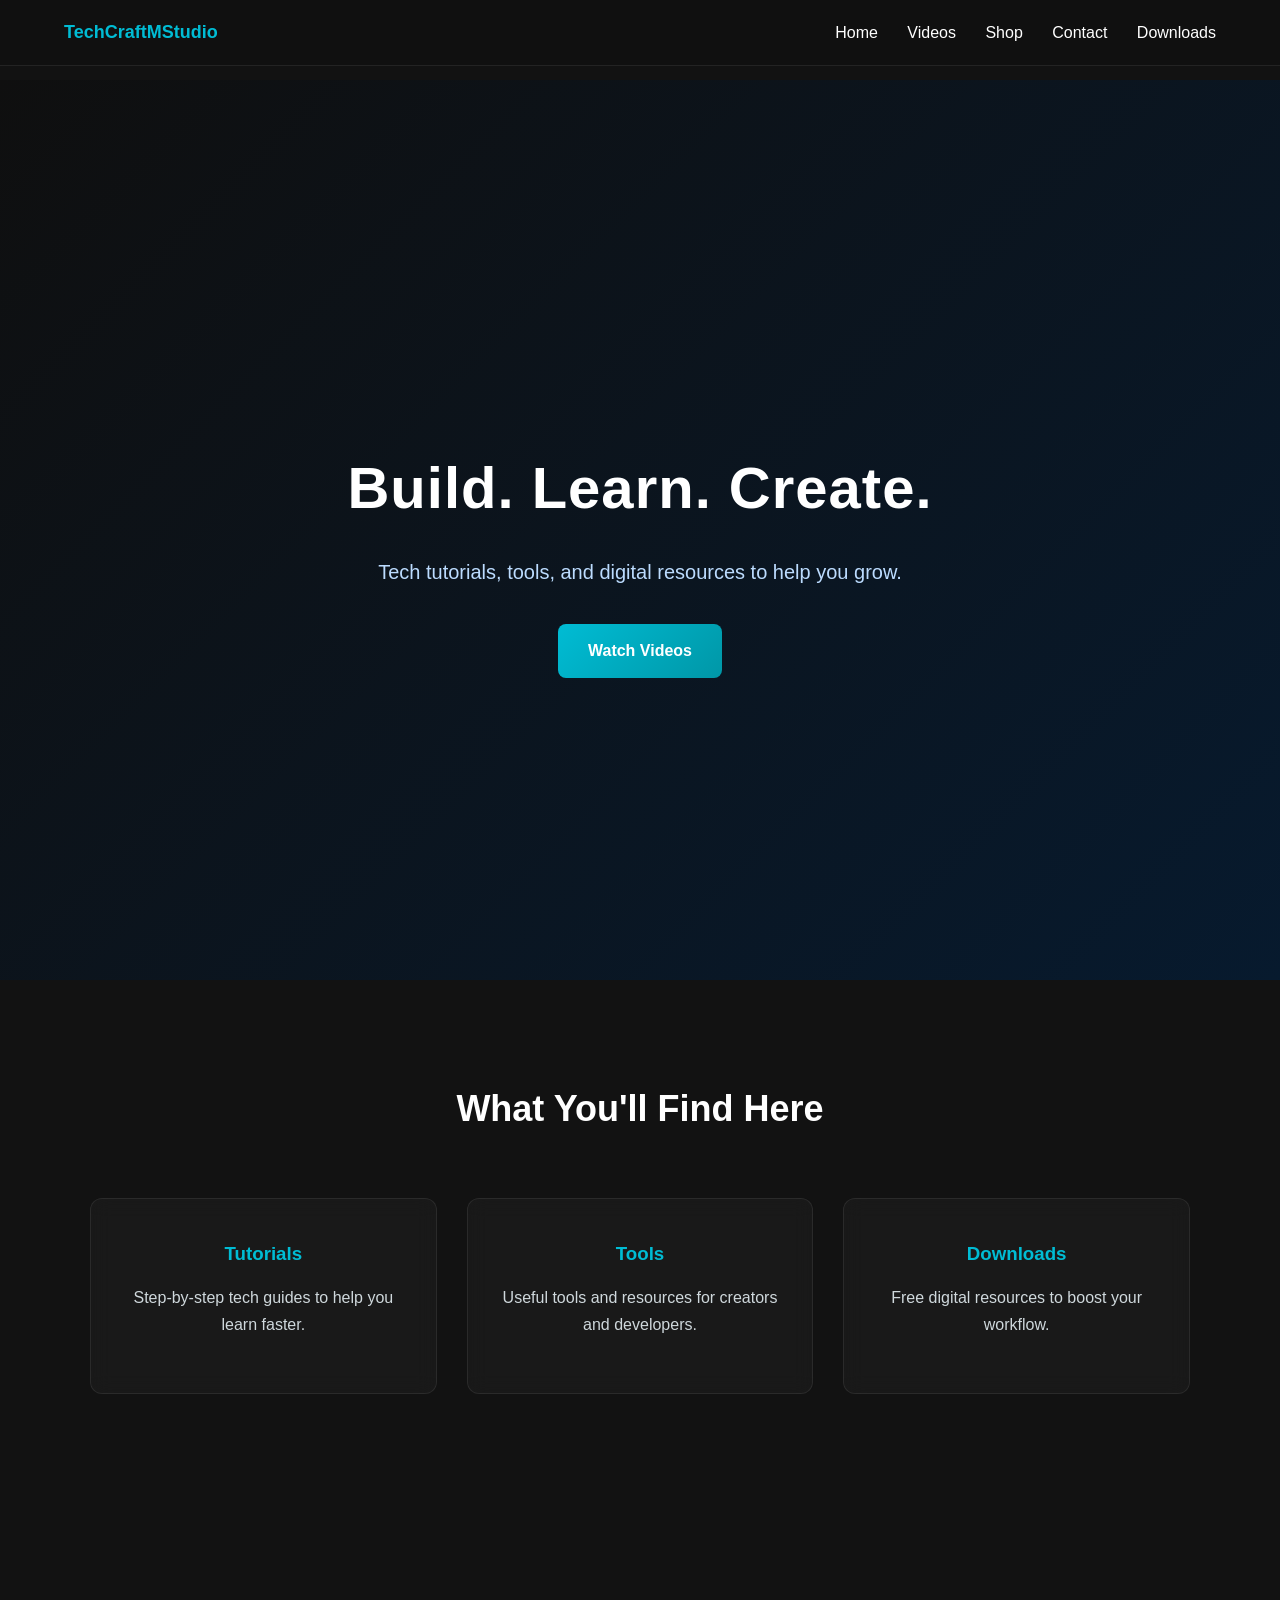
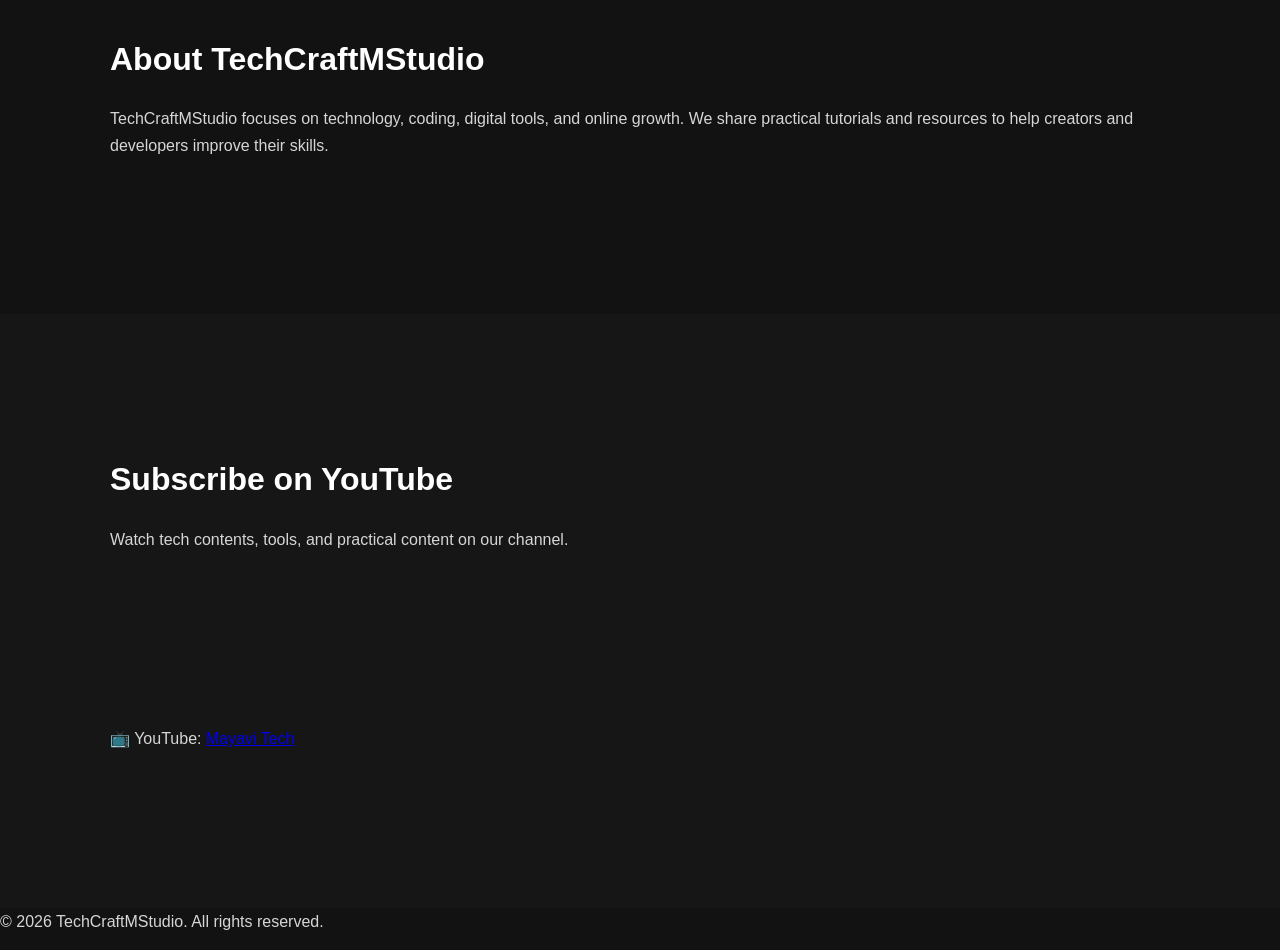
==== commit 3ddbf232: "Add files via upload" ====
--- a/index.html
+++ b/index.html
@@ -328,7 +328,7 @@
 
 if(email === "adinadh9yt@gmail.com" && pass === "mayavi@admin"){
 
-window.location.href = "creator/dashboard.html";
+window.location.href = "/techcraftmstudio/creator/dashboard.html";
 
 }else{
 
